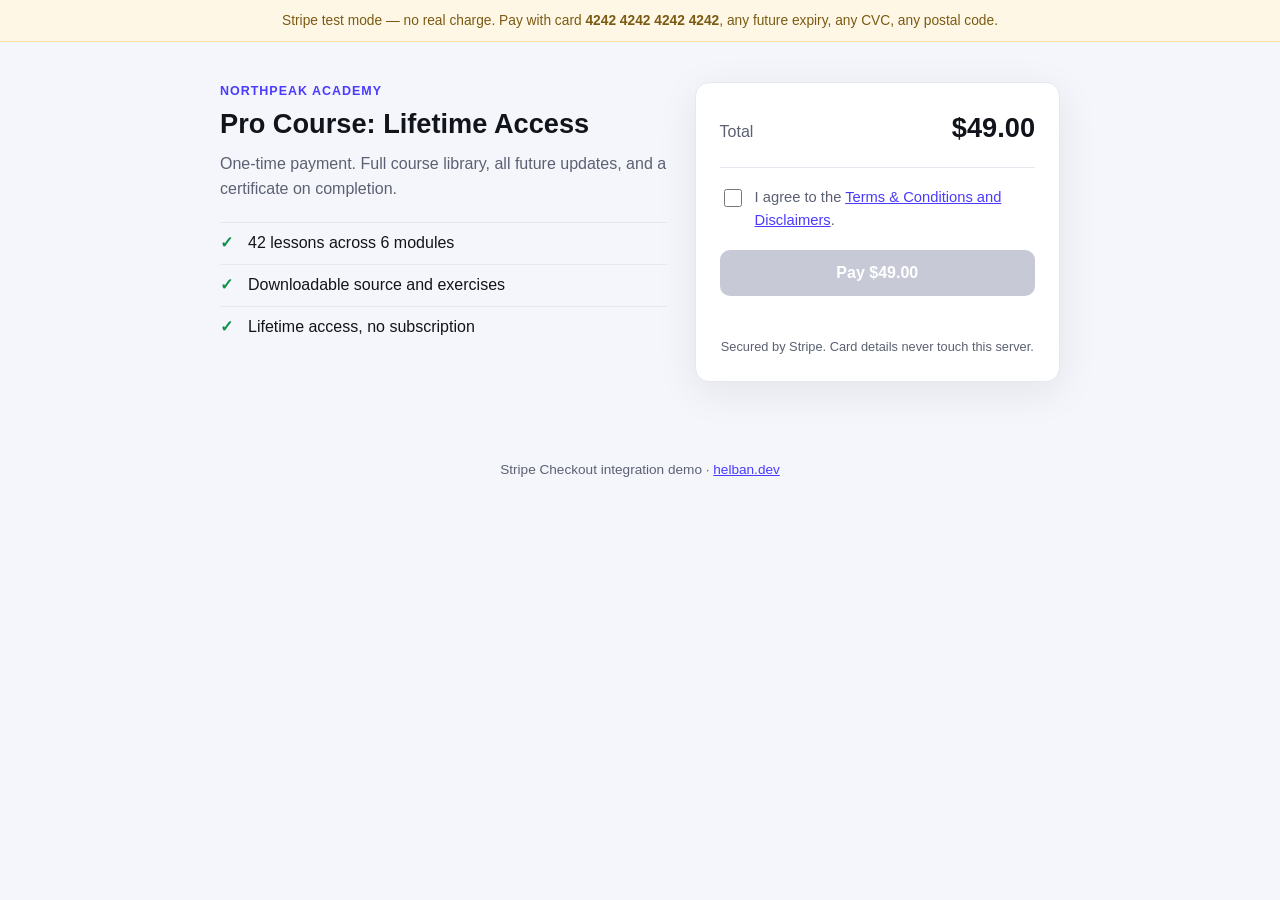
==== index.html @ dc3b30c2 "Add Stripe Checkout demo with consent gate Portfolio proof for the Stripe-checkout job class. One-ti" ====
<!DOCTYPE html>
<html lang="en">
<head>
  <meta charset="UTF-8">
  <meta name="viewport" content="width=device-width, initial-scale=1.0">
  <title>Northpeak Academy Checkout</title>
  <meta name="description" content="Secure one-time checkout for lifetime course access, built on Stripe Checkout.">
  <link rel="stylesheet" href="/css/style.css">
</head>
<body>
  <div class="test-banner" role="status">
    Stripe test mode — no real charge. Pay with card <strong>4242&nbsp;4242&nbsp;4242&nbsp;4242</strong>, any future expiry, any CVC, any postal code.
  </div>

  <main class="checkout">
    <section class="product" aria-labelledby="product-title">
      <p class="brand">Northpeak Academy</p>
      <h1 id="product-title">Pro Course: Lifetime Access</h1>
      <p class="product-desc">One-time payment. Full course library, all future updates, and a certificate on completion.</p>
      <ul class="includes">
        <li>42 lessons across 6 modules</li>
        <li>Downloadable source and exercises</li>
        <li>Lifetime access, no subscription</li>
      </ul>
    </section>

    <section class="pay-panel" aria-labelledby="pay-title">
      <h2 id="pay-title" class="visually-hidden">Payment</h2>
      <div class="price-row">
        <span class="price-label">Total</span>
        <span class="price-amount">$49.00</span>
      </div>

      <label class="terms-gate">
        <input type="checkbox" id="agree-terms">
        <span>I agree to the <a href="/terms.html" target="_blank" rel="noopener">Terms &amp; Conditions and Disclaimers</a>.</span>
      </label>

      <button type="button" id="pay-button" class="pay-button" disabled>Pay $49.00</button>
      <p id="pay-error" class="pay-error" role="alert"></p>

      <p class="secured">Secured by Stripe. Card details never touch this server.</p>
    </section>
  </main>

  <footer class="site-footer">
    <p>Stripe Checkout integration demo · <a href="https://helban.dev" rel="noopener">helban.dev</a></p>
  </footer>

  <script src="/js/checkout.js"></script>
</body>
</html>
---- css/style.css ----
:root {
  --ink: #12141c;
  --muted: #5b6172;
  --line: #e6e8ef;
  --accent: #4b3bff;
  --accent-ink: #ffffff;
  --success: #10924a;
  --danger: #c0392b;
  --bg: #f5f6fb;
  --card: #ffffff;
  --radius: 14px;
  --shadow: 0 10px 40px rgba(20, 22, 40, 0.08);
}

* { box-sizing: border-box; }

body {
  margin: 0;
  font-family: -apple-system, BlinkMacSystemFont, "Segoe UI", Roboto, Helvetica, Arial, sans-serif;
  color: var(--ink);
  background: var(--bg);
  line-height: 1.55;
  -webkit-font-smoothing: antialiased;
}

a { color: var(--accent); }

.visually-hidden {
  position: absolute;
  width: 1px;
  height: 1px;
  clip: rect(0 0 0 0);
  overflow: hidden;
}

.test-banner {
  background: #fff7e6;
  border-bottom: 1px solid #ffe0a3;
  color: #7a5a12;
  font-size: 0.86rem;
  text-align: center;
  padding: 10px 16px;
}

.checkout {
  max-width: 880px;
  margin: 40px auto;
  padding: 0 20px;
  display: grid;
  grid-template-columns: 1.1fr 0.9fr;
  gap: 28px;
  align-items: start;
}

.product .brand {
  text-transform: uppercase;
  letter-spacing: 0.08em;
  font-size: 0.78rem;
  color: var(--accent);
  font-weight: 600;
  margin: 0 0 6px;
}

.product h1 {
  font-size: 1.7rem;
  margin: 0 0 12px;
  line-height: 1.2;
}

.product-desc { color: var(--muted); margin: 0 0 20px; }

.includes {
  list-style: none;
  padding: 0;
  margin: 0;
}

.includes li {
  padding: 8px 0 8px 28px;
  position: relative;
  border-top: 1px solid var(--line);
}

.includes li::before {
  content: "✓";
  color: var(--success);
  position: absolute;
  left: 0;
  font-weight: 700;
}

.pay-panel {
  background: var(--card);
  border: 1px solid var(--line);
  border-radius: var(--radius);
  box-shadow: var(--shadow);
  padding: 24px;
}

.price-row {
  display: flex;
  justify-content: space-between;
  align-items: baseline;
  padding-bottom: 18px;
  border-bottom: 1px solid var(--line);
  margin-bottom: 18px;
}

.price-label { color: var(--muted); }
.price-amount { font-size: 1.7rem; font-weight: 700; }

.terms-gate {
  display: flex;
  gap: 10px;
  align-items: flex-start;
  font-size: 0.92rem;
  color: var(--muted);
  margin-bottom: 18px;
  cursor: pointer;
}

.terms-gate input {
  margin-top: 3px;
  width: 18px;
  height: 18px;
  accent-color: var(--accent);
  flex: 0 0 auto;
}

.pay-button {
  width: 100%;
  border: none;
  border-radius: 10px;
  padding: 14px 18px;
  font-size: 1rem;
  font-weight: 600;
  background: var(--accent);
  color: var(--accent-ink);
  cursor: pointer;
  transition: opacity 0.15s ease, transform 0.05s ease;
}

.pay-button:hover:not(:disabled) { opacity: 0.92; }
.pay-button:active:not(:disabled) { transform: translateY(1px); }

.pay-button:disabled {
  background: #c7c9d6;
  cursor: not-allowed;
}

.pay-error {
  color: var(--danger);
  font-size: 0.88rem;
  min-height: 1.2em;
  margin: 10px 0 0;
}

.secured {
  color: var(--muted);
  font-size: 0.8rem;
  text-align: center;
  margin: 14px 0 0;
}

.site-footer {
  text-align: center;
  color: var(--muted);
  font-size: 0.85rem;
  padding: 24px 20px 40px;
}

/* Static document pages (terms) and result pages (success / cancel) */
.doc, .result {
  max-width: 640px;
  margin: 48px auto;
  padding: 0 24px;
}

.doc h1 { font-size: 1.6rem; }
.doc h2 { font-size: 1.1rem; margin-top: 28px; }
.doc p { color: #33384a; }

.result { text-align: center; }

.result-icon {
  width: 64px;
  height: 64px;
  line-height: 64px;
  border-radius: 50%;
  font-size: 2rem;
  font-weight: 700;
  margin: 0 auto 18px;
  color: #fff;
}

.result-icon.success { background: var(--success); }
.result-icon.cancel { background: var(--danger); }

.payment-summary {
  display: inline-block;
  background: var(--card);
  border: 1px solid var(--line);
  border-radius: 10px;
  padding: 10px 16px;
  color: var(--muted);
  font-size: 0.92rem;
}

.back { margin-top: 28px; }

@media (max-width: 720px) {
  .checkout {
    grid-template-columns: 1fr;
    margin-top: 24px;
  }
}
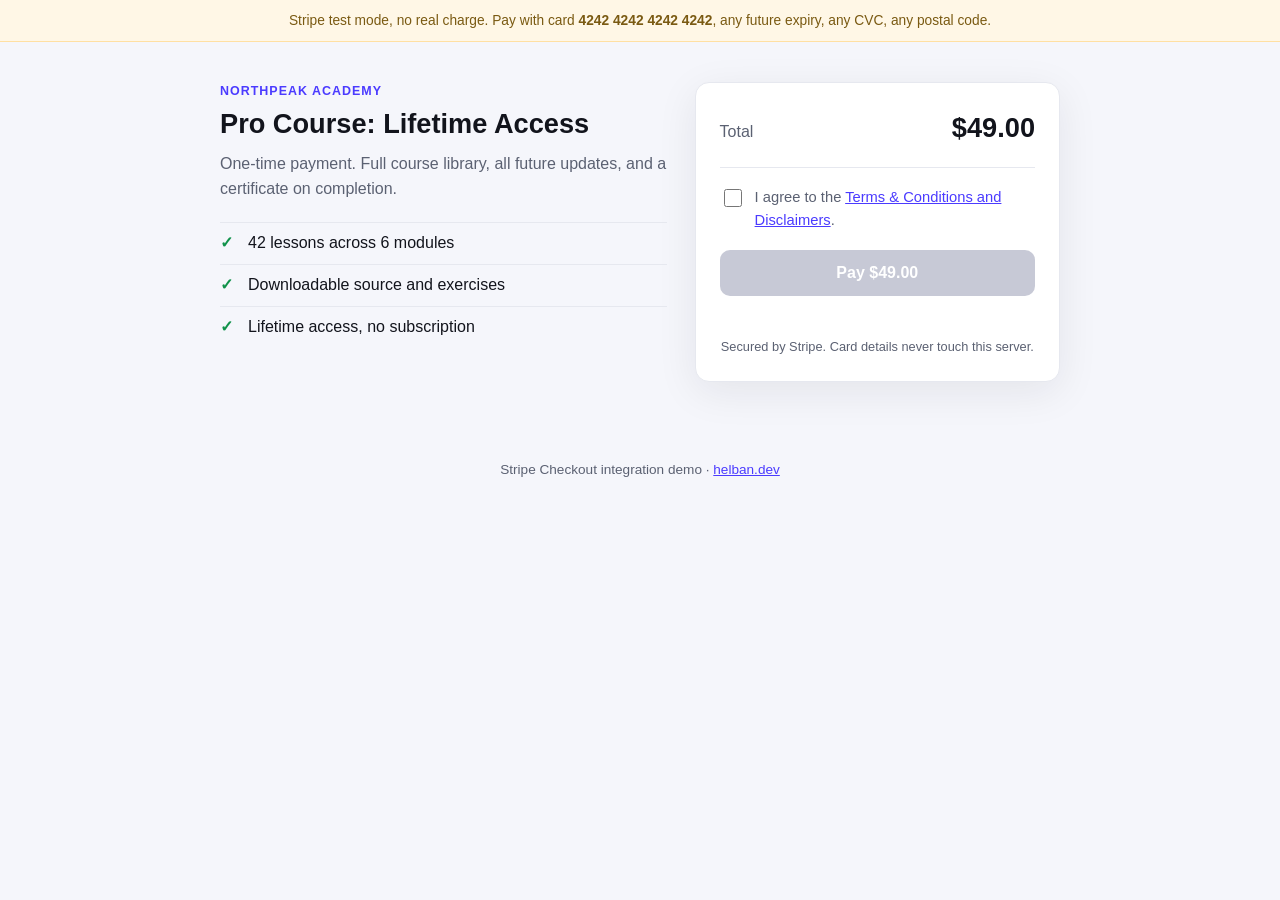
==== commit 07b2fbd0: "Add robots.txt and drop em dash in test banner" ====
--- a/index.html
+++ b/index.html
@@ -9,7 +9,7 @@
 </head>
 <body>
   <div class="test-banner" role="status">
-    Stripe test mode — no real charge. Pay with card <strong>4242&nbsp;4242&nbsp;4242&nbsp;4242</strong>, any future expiry, any CVC, any postal code.
+    Stripe test mode, no real charge. Pay with card <strong>4242&nbsp;4242&nbsp;4242&nbsp;4242</strong>, any future expiry, any CVC, any postal code.
   </div>
 
   <main class="checkout">
